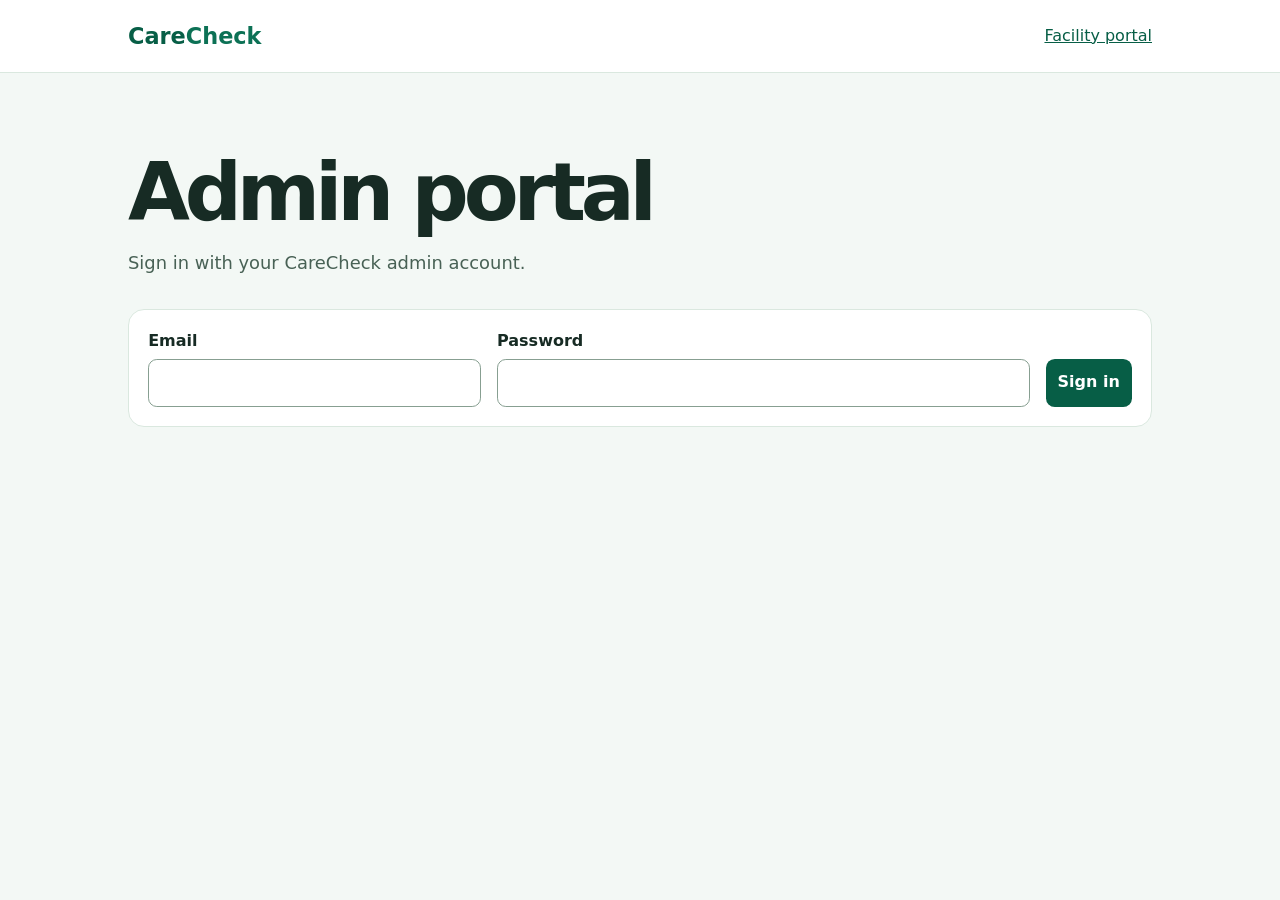
==== admin.html @ 9090815c "Add CareCheck administrator portal and database permissions" ====
<!doctype html>
<html lang="en">
<head>
  <meta charset="utf-8">
  <meta name="viewport" content="width=device-width, initial-scale=1">
  <title>Admin portal | CareCheck</title>
  <link rel="stylesheet" href="./styles.css">
  <script type="module" src="./admin.js"></script>
</head>
<body>
  <header class="bar"><div class="wrap"><a class="brand" href="./">Care<span>Check</span></a><a href="./staff.html">Facility portal</a></div></header>
  <main class="wrap">
    <section class="intro">
      <h1>Admin portal</h1>
      <p id="status" role="status" aria-live="polite">Sign in with your CareCheck admin account.</p>
      <form id="admin-login">
        <label>Email<input name="email" type="email" autocomplete="username" required></label>
        <label>Password<input name="password" type="password" autocomplete="current-password" required></label>
        <button>Sign in</button>
      </form>
      <div id="admin-workspace" hidden>
        <div class="actions"><button id="admin-logout" type="button">Sign out</button><button id="admin-refresh" type="button">Refresh submissions</button></div>
        <section class="results" aria-labelledby="pending-title">
          <h2 id="pending-title">Pending submissions</h2>
          <div id="pending-list"></div>
        </section>
        <section class="results" aria-labelledby="reviewed-title">
          <h2 id="reviewed-title">Reviewed facilities</h2>
          <div id="reviewed-list"></div>
        </section>
        <section class="results" aria-labelledby="account-title">
          <h2 id="account-title">Account moderation</h2>
          <p>Suspending a staff account hides its listings and blocks new submissions and service updates. Restored accounts can submit again. Their previous listings require approval.</p>
          <form id="account-form">
            <label>Account email<input name="email" type="email" required></label>
            <label>Reason for suspension<input name="reason" maxlength="500"></label>
            <label>Action<select name="action"><option value="suspend">Suspend account</option><option value="restore">Restore account</option></select></label>
            <button>Apply account action</button>
          </form>
        </section>
        <section id="admin-management" class="results" aria-labelledby="admin-title" hidden>
          <h2 id="admin-title">Manage administrators</h2>
          <ul id="admin-list"></ul>
          <form id="admin-form">
            <label>Registered account email<input name="email" type="email" required></label>
            <label>Action<select name="action"><option value="grant_admin">Make administrator</option><option value="revoke_admin">Remove admin access</option></select></label>
            <button>Apply admin action</button>
          </form>
        </section>
      </div>
    </section>
  </main>
  <style>
    #admin-workspace section { margin-top: 2rem; }
    #admin-workspace .card { margin-top: .75rem; }
    #admin-workspace form { grid-template-columns: repeat(auto-fit, minmax(min(100%, 12rem), 1fr)); }
    #admin-workspace .card form { padding: 0; border: 0; }
  </style>
</body>
</html>
---- styles.css ----
:root {
  color-scheme: light;
  font-family: Inter, system-ui, sans-serif;
  color: #172b24;
  background: #f3f8f5;
  line-height: 1.55;
}
* { box-sizing: border-box; }
body { margin: 0; }
.wrap { max-width: 70rem; margin: auto; padding-inline: clamp(1rem, 4vw, 3rem); }
.bar { background: #fff; border-bottom: 1px solid #dae8df; }
.bar .wrap, .heading, .card-top { display: flex; justify-content: space-between; align-items: baseline; gap: .8rem; flex-wrap: wrap; }
.bar .wrap { min-height: 4.5rem; align-items: center; }
.brand { color: #19382d; font-weight: 800; font-size: 1.4rem; text-decoration: none; }
.brand span { color: #0c7155; }
.intro { padding-block: clamp(2.5rem, 7vw, 5rem) 2rem; }
h1, h2, h3, p, dl, dd { margin: 0; }
h1 { font-size: clamp(2.55rem, 7vw, 5rem); line-height: 1; letter-spacing: -.065em; }
.intro p { margin-top: 1rem; max-width: 33rem; color: #486155; font-size: 1.12rem; }
form { margin-top: 2rem; padding: 1.2rem; display: grid; grid-template-columns: 1fr 1.6fr auto; gap: 1rem; align-items: end; background: #fff; border: 1px solid #dae8df; border-radius: 1rem; }
label { display: grid; gap: .3rem; font-weight: 650; }
input, select, button { font: inherit; min-height: 3rem; border-radius: .55rem; padding: .55rem .75rem; }
input, select { min-width: 0; width: 100%; border: 1px solid #879f91; background: #fff; color: inherit; }
button { background: #075e46; color: #fff; border: 0; font-weight: 700; cursor: pointer; }
button:hover { background: #084c3b; }
:focus-visible { outline: 3px solid #197b61; outline-offset: 3px; }
.heading { margin-bottom: .8rem; }
.heading p, .address, dt, footer, #connection { color: #486155; }
#cards { display: grid; gap: .8rem; }
.card { background: #fff; border: 1px solid #dae8df; border-radius: 1rem; padding: clamp(1rem, 3vw, 1.5rem); }
.badge { color: #6a4410; background: #fff3d9; border-radius: .4rem; padding: .2rem .55rem; font-size: .86rem; font-weight: 650; }
.service { margin-top: .8rem; font-weight: 650; }
dl { display: flex; flex-wrap: wrap; gap: .55rem 2rem; padding-block: .65rem; }
dt { font-size: .85rem; }
dd { font-weight: 600; }
.actions { display: flex; gap: .25rem 1.3rem; flex-wrap: wrap; }
.actions a { color: #075e46; font-weight: 650; padding-block: .6rem; }
footer.wrap { padding-block: 1.8rem; }
@media (max-width: 42rem) {
  form { grid-template-columns: 1fr; }
}
[hidden] { display: none !important; }
.bar a { color: #075e46; }
#workspace { margin-top: 1rem; }
#workspace form { grid-template-columns: repeat(auto-fit, minmax(min(100%, 15rem), 1fr)); }
#workspace form h2 { grid-column: 1 / -1; }
button:disabled { opacity: .5; cursor: default; }
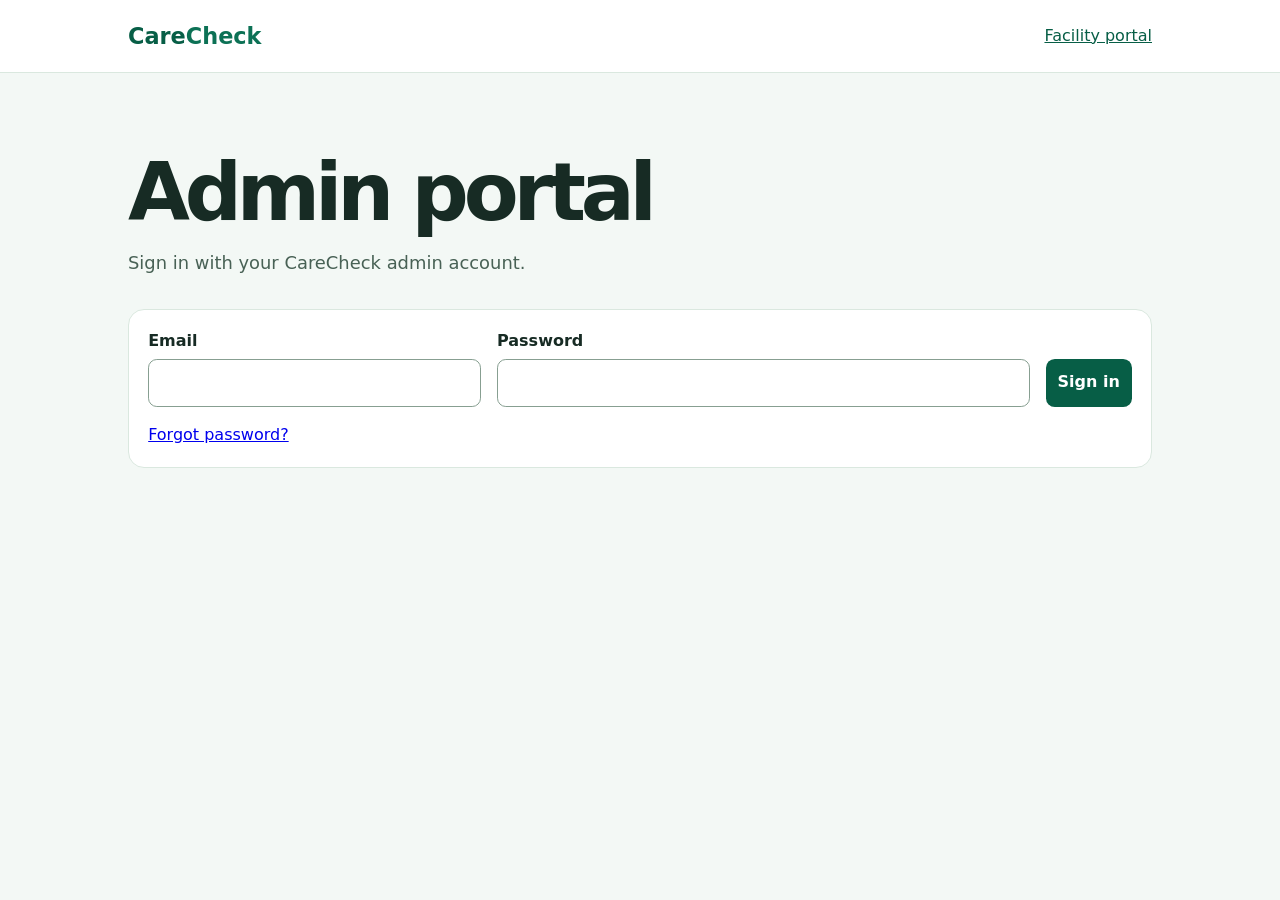
==== commit f968b565: "Add CareCheck password recovery: admin.html" ====
--- a/admin.html
+++ b/admin.html
@@ -17,6 +17,7 @@
         <label>Email<input name="email" type="email" autocomplete="username" required></label>
         <label>Password<input name="password" type="password" autocomplete="current-password" required></label>
         <button>Sign in</button>
+        <a href="./reset.html">Forgot password?</a>
       </form>
       <div id="admin-workspace" hidden>
         <div class="actions"><button id="admin-logout" type="button">Sign out</button><button id="admin-refresh" type="button">Refresh submissions</button></div>
